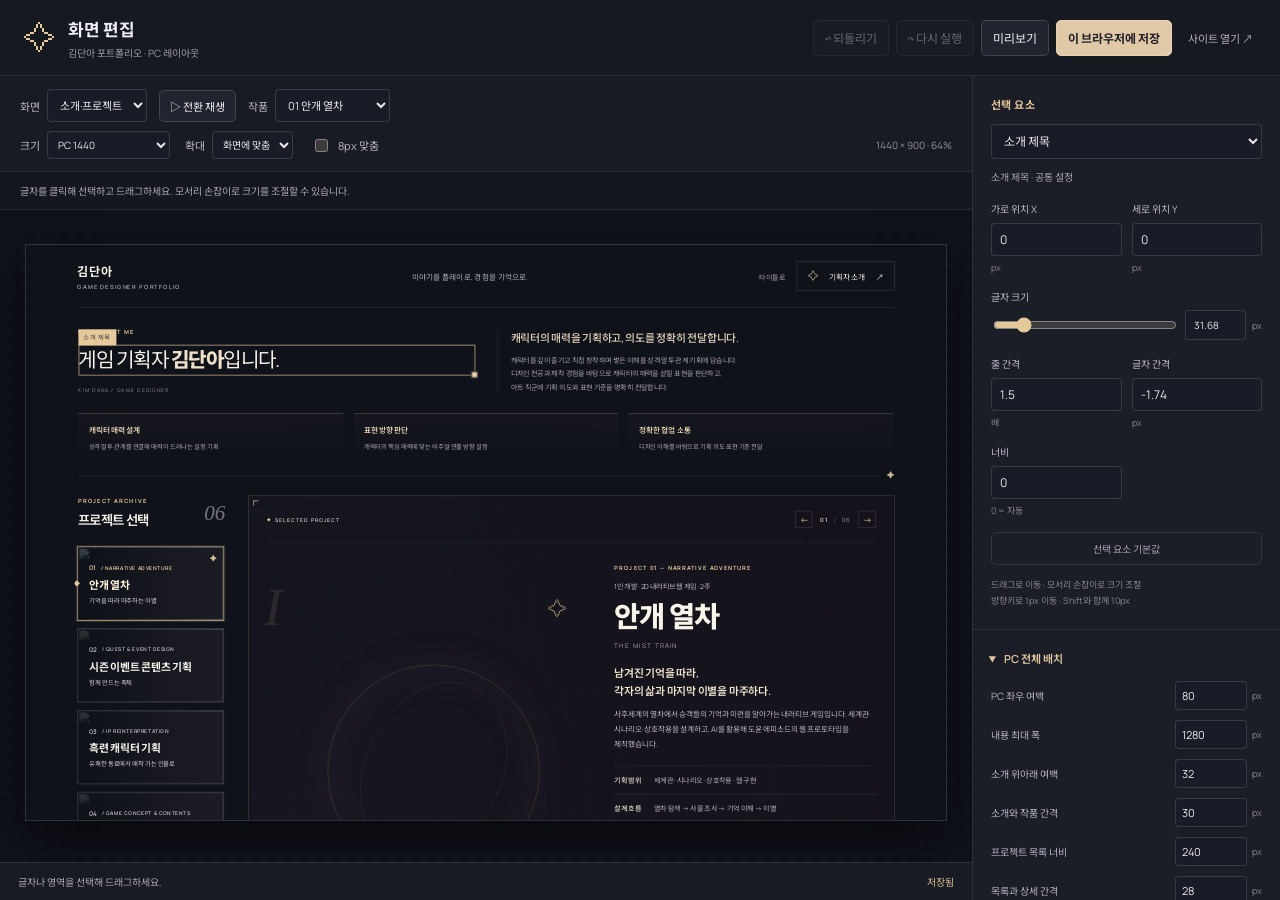
==== editor.html @ e4374554 "Publish project select portfolio website" ====
<!doctype html>
<html lang="ko"><head><meta charset="utf-8"><meta name="viewport" content="width=device-width,initial-scale=1"><meta name="robots" content="noindex,nofollow"><title>김단아 포트폴리오 · 화면 편집</title><link rel="stylesheet" href="editor.css"><script src="layout-core.js" defer></script><script src="editor.js" defer></script></head>
<body>
  <header class="editor-header"><div class="editor-brand"><span aria-hidden="true">✧</span><div><strong>화면 편집</strong><small>김단아 포트폴리오 · PC 레이아웃</small></div></div><div class="editor-actions"><button id="undo" disabled>↶ 되돌리기</button><button id="redo" disabled>↷ 다시 실행</button><button id="preview-toggle" aria-pressed="false">미리보기</button><button id="save-layout" class="primary">이 브라우저에 저장</button><a href="index.html" target="_blank" rel="noopener">사이트 열기 ↗</a></div></header>
  <div class="workbench">
    <section class="canvas-column" aria-label="사이트 편집 화면">
      <div class="canvas-toolbar"><label>화면 <select id="scene-select"><option value="projects">소개·프로젝트</option><option value="start">시작 버튼</option><option value="greeting">인사말</option></select></label><button id="play-intro">▷ 전환 재생</button><label>작품 <select id="project-select"><option value="0">01 안개 열차</option><option value="1">02 시즌 이벤트</option><option value="2">03 흑련</option><option value="3">04 돌아온 미식가</option><option value="4">05 리프</option><option value="5">06 연우</option></select></label></div>
      <div class="canvas-subbar"><div><label>크기 <select id="viewport-select"><option value="1440,900">PC 1440</option><option value="1920,1080">큰 PC 1920</option><option value="1280,800">노트북 1280</option><option value="1024,900">작은 화면 1024</option><option value="390,844">모바일 390 · 미리보기</option></select></label><label>확대 <select id="zoom-select"><option value="fit">화면에 맞춤</option><option value="0.75">75%</option><option value="1">100%</option></select></label></div><label class="snap-label"><input id="snap-grid" type="checkbox"> 8px 맞춤</label><span id="zoom-label"></span></div>
      <p class="canvas-hint" id="canvas-hint">글자를 클릭해 선택하고 드래그하세요. 테두리의 손잡이로 크기를 조절할 수 있습니다.</p>
      <div class="canvas-scroll" id="canvas-scroll"><div class="preview-positioner" id="preview-positioner"><iframe id="editor-preview" title="포트폴리오 화면 미리보기" src="index.html?layoutPreview=1"></iframe></div><p id="loading">미리보기를 불러오는 중입니다…</p></div>
      <div class="editor-status"><output id="editor-status" role="status">저장한 PC 레이아웃을 불러옵니다.</output><span id="dirty-indicator">저장됨</span></div>
    </section>
    <aside class="inspector" aria-label="레이아웃 설정">
      <section class="inspector-section"><p class="section-kicker">선택 요소</p><label class="sr-only" for="element-select">편집할 요소</label><select id="element-select"></select><p class="selection-help" id="selection-help">화면의 글자나 영역을 클릭해 선택하세요.</p><label class="scope-label" id="scope-wrap" hidden>적용 범위 <select id="scope-select"><option value="common">모든 작품에 공통</option><option value="project">현재 작품만</option></select></label><fieldset id="node-fields" disabled>
        <div class="field-pair"><label>가로 위치 X <input id="node-x" data-property="x" type="number" min="-800" max="800" step="1"><span>px</span></label><label>세로 위치 Y <input id="node-y" data-property="y" type="number" min="-800" max="800" step="1"><span>px</span></label></div>
        <label class="font-control">글자 크기 <div><input id="font-slider" aria-label="글자 크기 슬라이더" type="range" min="8" max="180" step="1"><input id="node-fontSize" aria-label="글자 크기 숫자" data-property="fontSize" type="number" min="8" max="180" step="1"><span>px</span></div></label>
        <div class="field-pair"><label>줄 간격 <input id="node-lineHeight" data-property="lineHeight" type="number" min=".6" max="4" step=".05"><span>배</span></label><label>글자 간격 <input id="node-letterSpacing" data-property="letterSpacing" type="number" min="-5" max="30" step=".1"><span>px</span></label></div>
        <div class="field-pair"><label>너비 <input id="node-width" data-property="width" type="number" min="0" max="1800" step="1"><span>0 = 자동</span></label><label id="height-field">높이 <input id="node-height" data-property="height" type="number" min="0" max="1200" step="1"><span>0 = 자동</span></label></div>
      </fieldset><button id="reset-node" class="subtle" disabled>선택 요소 기본값</button><p class="small-help">드래그로 이동 · 모서리 손잡이로 크기 조절<br>방향키로 1px 이동 · Shift와 함께 10px</p></section>
      <section class="inspector-section"><details open><summary>PC 전체 배치</summary><fieldset id="global-fields"></fieldset></details></section>
      <section class="inspector-section file-section"><p class="section-kicker">설정 파일</p><div class="file-buttons"><button id="export-layout">설정 내보내기</button><button id="import-layout">설정 불러오기</button></div><input type="file" id="import-file" accept=".json,application/json" hidden><p class="storage-note">저장한 변경은 <strong>현재 브라우저에만</strong> 보입니다. 다른 PC에서 쓰거나 공개본에 반영하려면 설정 파일을 내보내 보관·전달하세요.</p><button id="reset-all" class="subtle">전체 기본값으로 되돌리기</button></section>
    </aside>
  </div>
</body></html>
---- editor.css ----
@import url('https://fonts.googleapis.com/css2?family=Noto+Sans+KR:wght@400;500;600;700&family=Manrope:wght@400;600;700;800&display=swap');
:root{color-scheme:dark;font-family:'Manrope','Noto Sans KR',sans-serif;--gold:#e4c99b;--line:#ffffff16;--muted:#9c9aa9}*{box-sizing:border-box}body{margin:0;background:#11131a;color:#eeedf3;font-size:12px}button,input,select{font:inherit}button,a{color:inherit}button{cursor:pointer;border:1px solid #ffffff25;background:#22242f;padding:8px 11px;border-radius:5px;white-space:nowrap}button:hover{background:#30323f}button:disabled{opacity:.35;cursor:default}button:focus-visible,input:focus-visible,select:focus-visible,a:focus-visible{outline:2px solid var(--gold);outline-offset:2px}select,input[type=number]{color:#eae7ef;background:#191c26;border:1px solid #ffffff22;border-radius:4px;padding:7px 8px;min-width:0}select{max-width:100%}input:disabled,select:disabled{opacity:.45}input[type=range]{accent-color:var(--gold);min-width:0;cursor:pointer}a{text-decoration:none}.editor-header{height:76px;border-bottom:1px solid var(--line);display:flex;align-items:center;justify-content:space-between;gap:20px;padding:0 24px;background:#171921}.editor-brand{display:flex;align-items:center;gap:12px;flex-shrink:0}.editor-brand>span{font-size:32px;color:var(--gold)}.editor-brand strong{font-size:17px;display:block}.editor-brand small{display:block;color:var(--muted);font-size:10px;margin-top:4px}.editor-actions{display:flex;align-items:center;gap:7px}.editor-actions a{font-size:11px;color:#b4abb3;padding:8px 3px 8px 9px}.primary{background:#dfc9a6;color:#24212b;border-color:#e5d2b2;font-weight:700}.primary:hover{background:#f0dbb8}.workbench{display:grid;grid-template-columns:minmax(0,1fr) 308px;height:calc(100svh - 76px)}.canvas-column{min-width:0;display:flex;flex-direction:column;overflow:hidden}.canvas-toolbar{display:flex;align-items:center;gap:12px;padding:13px 20px 9px;background:#191b24;flex-wrap:wrap}.canvas-toolbar label,.canvas-subbar label{display:flex;align-items:center;gap:7px;color:#b8b4c0;font-size:11px}.canvas-toolbar button{font-size:11px;padding:7px 10px}.canvas-toolbar select{max-width:185px;font-size:11px}.canvas-subbar{display:flex;align-items:center;gap:18px;padding:0 20px 12px;background:#191b24;border-bottom:1px solid var(--line);font-size:10px}.canvas-subbar>div{display:flex;gap:15px}.canvas-subbar select{font-size:10px;padding:5px 6px}.snap-label{white-space:nowrap}.snap-label input{accent-color:var(--gold)}#zoom-label{margin-left:auto;color:#96929e;font-size:10px}.canvas-hint{margin:0;padding:11px 20px;background:#151720;color:#aaa5b3;font-size:10px;border-bottom:1px solid var(--line)}.canvas-scroll{position:relative;flex:1;min-height:0;overflow:auto;background-color:#10121a;background-image:radial-gradient(#ffffff0e 1px,transparent 1px);background-size:16px 16px;overscroll-behavior:contain}.preview-positioner{position:relative;margin:34px auto 60px;box-shadow:0 16px 50px #0008;border:1px solid #ffffff22;background:#10121a;box-sizing:content-box}#editor-preview{position:absolute;top:0;left:0;border:0;transform-origin:top left;display:block;background:#10121a}#loading{position:absolute;top:35%;width:100%;text-align:center;color:#a49aa8;pointer-events:none}.editor-status{height:38px;display:flex;align-items:center;justify-content:space-between;gap:15px;padding:0 18px;background:#191b24;border-top:1px solid var(--line);font-size:10px;color:#aaa3b1;flex-shrink:0}.editor-status output{overflow:hidden;text-overflow:ellipsis;white-space:nowrap}.editor-status .error{color:#e8a6a0}#dirty-indicator{white-space:nowrap;color:#d4bb8d}.inspector{border-left:1px solid var(--line);background:#1b1d27;overflow:auto}.inspector-section{padding:20px 18px;border-bottom:1px solid var(--line)}.section-kicker{color:#e1c797;margin:0 0 12px;font-weight:700;font-size:11px;letter-spacing:.04em}#element-select{width:100%;font-size:12px}.selection-help{font-size:10px;line-height:1.7;color:#a9a2b2;margin:10px 0 15px}.scope-label{display:flex;justify-content:space-between;align-items:center;font-size:10px;color:#b4abba;margin:0 0 14px}.scope-label[hidden]{display:none}.scope-label select{font-size:10px;width:153px}fieldset{border:0;padding:0;margin:0}fieldset:disabled{opacity:.5}.field-pair{display:grid;grid-template-columns:1fr 1fr;gap:10px;margin-bottom:15px}.field-pair label{font-size:10px;color:#bcb6c6}.field-pair input{display:block;width:100%;margin-top:7px;font-size:12px}.field-pair span{display:block;font-size:9px;color:#898291;margin-top:5px}.font-control{display:block;font-size:10px;color:#bcb6c6;margin-bottom:16px}.font-control>div{display:flex;align-items:center;gap:6px;margin-top:6px}.font-control input[type=range]{flex:1;width:100px}.font-control input[type=number]{width:61px}.font-control span{font-size:9px;color:#8c8493}.subtle{width:100%;background:transparent;color:#aaa1b2;border-color:#ffffff1a;font-size:10px}.small-help{font-size:9px;line-height:1.8;color:#888291;margin:12px 0 0}summary{font-size:11px;color:#e0c79f;cursor:pointer;font-weight:600;list-style-position:outside;margin-left:13px}#global-fields{padding-top:15px}.global-field{display:flex;justify-content:space-between;align-items:center;gap:12px;margin-bottom:10px;font-size:10px;color:#b9b2c2}.global-field>div{display:flex;align-items:center;gap:5px}.global-field input{width:72px;padding:6px;font-size:11px}.global-field span{font-size:9px;color:#8f8596}.file-buttons{display:flex;gap:7px}.file-buttons button{flex:1;font-size:10px;padding:9px 5px}.storage-note{font-size:10px;line-height:1.85;color:#aaa1b2;margin:13px 0 17px}.storage-note strong{font-weight:500;color:#dbccad}.sr-only{position:absolute;width:1px;height:1px;padding:0;margin:-1px;overflow:hidden;clip:rect(0,0,0,0);white-space:nowrap;border:0}.mobile-readonly .canvas-hint{color:#dbc398}.mobile-readonly .inspector #node-fields,.mobile-readonly #global-fields{opacity:.35}.previewing #preview-toggle{border-color:var(--gold);color:var(--gold)}
@media(max-width:1080px){.editor-header{height:auto;min-height:76px;padding:15px 18px;flex-wrap:wrap;gap:12px}.editor-actions{flex-wrap:wrap}.editor-actions button{font-size:10px}.workbench{height:calc(100svh - 110px);grid-template-columns:minmax(0,1fr) 286px}.canvas-toolbar,.canvas-subbar{padding-left:13px;padding-right:13px;gap:9px}.canvas-toolbar select{max-width:158px}.canvas-subbar{flex-wrap:wrap}.canvas-subbar>div{gap:8px}}
@media(max-width:700px){.editor-header{padding:13px}.editor-actions a{display:none}.workbench{display:flex;flex-direction:column;height:auto}.canvas-column{height:650px}.inspector{border-left:0;border-top:1px solid var(--line);max-height:none}.canvas-hint{font-size:9px;padding:9px 13px}.editor-status{font-size:9px}.editor-brand strong{font-size:15px}.editor-brand>span{font-size:25px}.preview-positioner{margin-top:22px;margin-bottom:30px}}
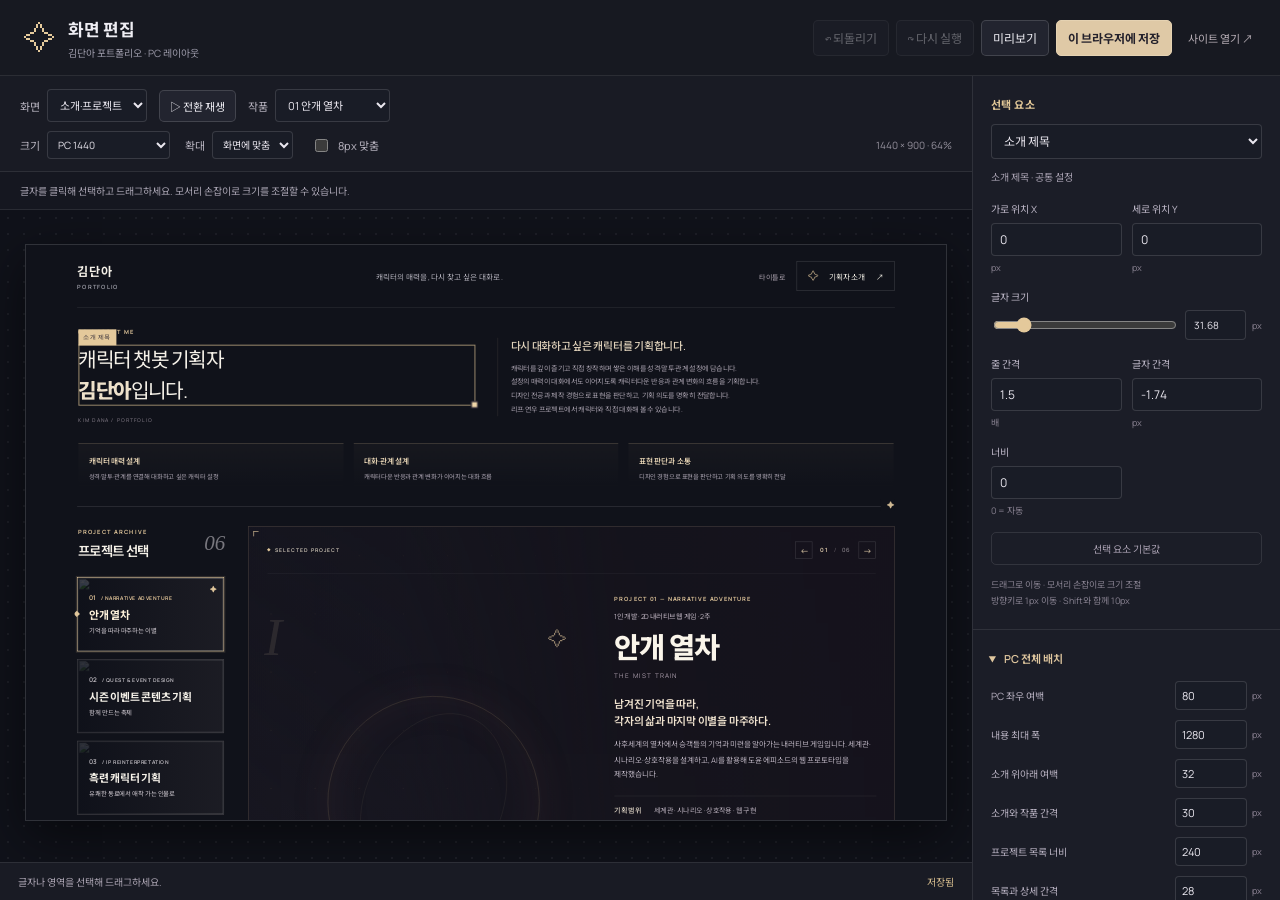
==== commit b0952ba7: "Introduce character chatbot planning portfolio" ====
--- a/editor.html
+++ b/editor.html
@@ -1,5 +1,5 @@
 <!doctype html>
-<html lang="ko"><head><meta charset="utf-8"><meta name="viewport" content="width=device-width,initial-scale=1"><meta name="robots" content="noindex,nofollow"><title>김단아 포트폴리오 · 화면 편집</title><link rel="stylesheet" href="editor.css"><script src="layout-core.js" defer></script><script src="editor.js" defer></script></head>
+<html lang="ko"><head><meta charset="utf-8"><meta name="viewport" content="width=device-width,initial-scale=1"><meta name="robots" content="noindex,nofollow"><title>김단아 포트폴리오 · 화면 편집</title><link rel="stylesheet" href="editor.css"><script src="layout-core.js?v=20261031-r146" defer></script><script src="editor.js" defer></script></head>
 <body>
   <header class="editor-header"><div class="editor-brand"><span aria-hidden="true">✧</span><div><strong>화면 편집</strong><small>김단아 포트폴리오 · PC 레이아웃</small></div></div><div class="editor-actions"><button id="undo" disabled>↶ 되돌리기</button><button id="redo" disabled>↷ 다시 실행</button><button id="preview-toggle" aria-pressed="false">미리보기</button><button id="save-layout" class="primary">이 브라우저에 저장</button><a href="index.html" target="_blank" rel="noopener">사이트 열기 ↗</a></div></header>
   <div class="workbench">
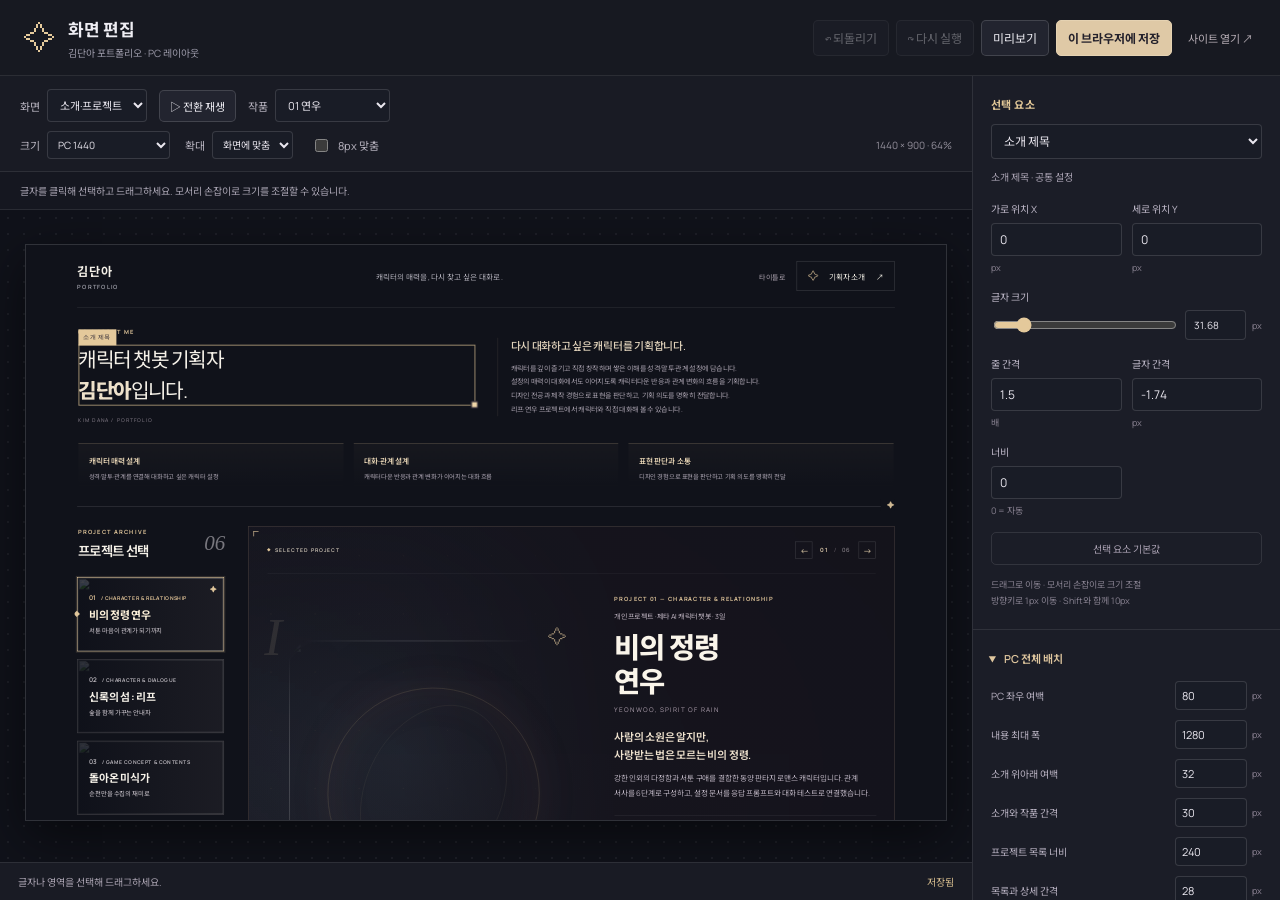
==== commit e4bf90e3: "Reverse project order for chatbot portfolio" ====
--- a/editor.html
+++ b/editor.html
@@ -1,10 +1,10 @@
 <!doctype html>
-<html lang="ko"><head><meta charset="utf-8"><meta name="viewport" content="width=device-width,initial-scale=1"><meta name="robots" content="noindex,nofollow"><title>김단아 포트폴리오 · 화면 편집</title><link rel="stylesheet" href="editor.css"><script src="layout-core.js?v=20261031-r146" defer></script><script src="editor.js" defer></script></head>
+<html lang="ko"><head><meta charset="utf-8"><meta name="viewport" content="width=device-width,initial-scale=1"><meta name="robots" content="noindex,nofollow"><title>김단아 포트폴리오 · 화면 편집</title><link rel="stylesheet" href="editor.css"><script src="layout-core.js?v=20261031-r147" defer></script><script src="editor.js" defer></script></head>
 <body>
   <header class="editor-header"><div class="editor-brand"><span aria-hidden="true">✧</span><div><strong>화면 편집</strong><small>김단아 포트폴리오 · PC 레이아웃</small></div></div><div class="editor-actions"><button id="undo" disabled>↶ 되돌리기</button><button id="redo" disabled>↷ 다시 실행</button><button id="preview-toggle" aria-pressed="false">미리보기</button><button id="save-layout" class="primary">이 브라우저에 저장</button><a href="index.html" target="_blank" rel="noopener">사이트 열기 ↗</a></div></header>
   <div class="workbench">
     <section class="canvas-column" aria-label="사이트 편집 화면">
-      <div class="canvas-toolbar"><label>화면 <select id="scene-select"><option value="projects">소개·프로젝트</option><option value="start">시작 버튼</option><option value="greeting">인사말</option></select></label><button id="play-intro">▷ 전환 재생</button><label>작품 <select id="project-select"><option value="0">01 안개 열차</option><option value="1">02 시즌 이벤트</option><option value="2">03 흑련</option><option value="3">04 돌아온 미식가</option><option value="4">05 리프</option><option value="5">06 연우</option></select></label></div>
+      <div class="canvas-toolbar"><label>화면 <select id="scene-select"><option value="projects">소개·프로젝트</option><option value="start">시작 버튼</option><option value="greeting">인사말</option></select></label><button id="play-intro">▷ 전환 재생</button><label>작품 <select id="project-select"><option value="0">01 연우</option><option value="1">02 리프</option><option value="2">03 돌아온 미식가</option><option value="3">04 흑련</option><option value="4">05 시즌 이벤트</option><option value="5">06 안개 열차</option></select></label></div>
       <div class="canvas-subbar"><div><label>크기 <select id="viewport-select"><option value="1440,900">PC 1440</option><option value="1920,1080">큰 PC 1920</option><option value="1280,800">노트북 1280</option><option value="1024,900">작은 화면 1024</option><option value="390,844">모바일 390 · 미리보기</option></select></label><label>확대 <select id="zoom-select"><option value="fit">화면에 맞춤</option><option value="0.75">75%</option><option value="1">100%</option></select></label></div><label class="snap-label"><input id="snap-grid" type="checkbox"> 8px 맞춤</label><span id="zoom-label"></span></div>
       <p class="canvas-hint" id="canvas-hint">글자를 클릭해 선택하고 드래그하세요. 테두리의 손잡이로 크기를 조절할 수 있습니다.</p>
       <div class="canvas-scroll" id="canvas-scroll"><div class="preview-positioner" id="preview-positioner"><iframe id="editor-preview" title="포트폴리오 화면 미리보기" src="index.html?layoutPreview=1"></iframe></div><p id="loading">미리보기를 불러오는 중입니다…</p></div>
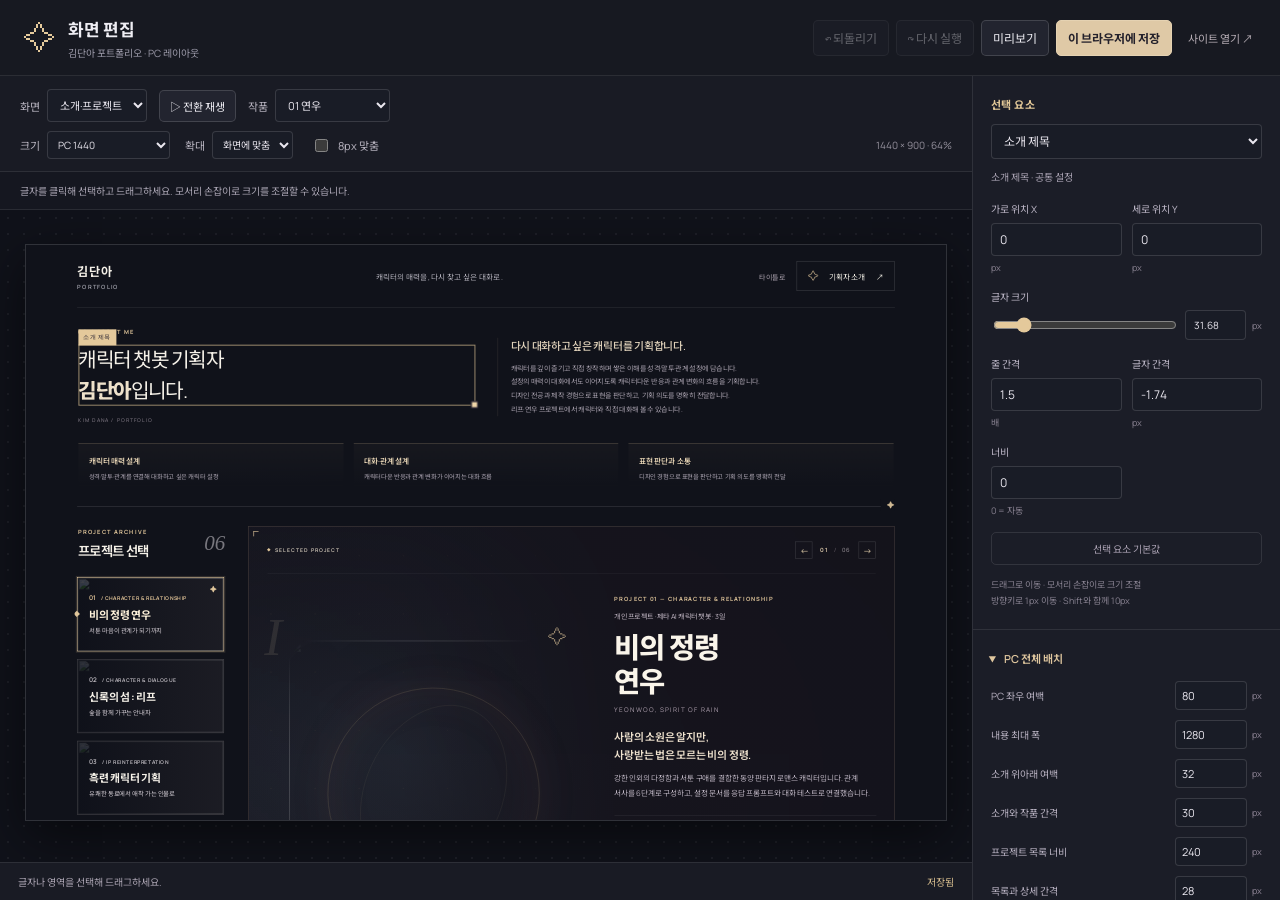
==== commit 96ce2ba7: "Place Heukryeon before Returned Gourmet" ====
--- a/editor.html
+++ b/editor.html
@@ -1,10 +1,10 @@
 <!doctype html>
-<html lang="ko"><head><meta charset="utf-8"><meta name="viewport" content="width=device-width,initial-scale=1"><meta name="robots" content="noindex,nofollow"><title>김단아 포트폴리오 · 화면 편집</title><link rel="stylesheet" href="editor.css"><script src="layout-core.js?v=20261031-r147" defer></script><script src="editor.js" defer></script></head>
+<html lang="ko"><head><meta charset="utf-8"><meta name="viewport" content="width=device-width,initial-scale=1"><meta name="robots" content="noindex,nofollow"><title>김단아 포트폴리오 · 화면 편집</title><link rel="stylesheet" href="editor.css"><script src="layout-core.js?v=20261031-r148" defer></script><script src="editor.js" defer></script></head>
 <body>
   <header class="editor-header"><div class="editor-brand"><span aria-hidden="true">✧</span><div><strong>화면 편집</strong><small>김단아 포트폴리오 · PC 레이아웃</small></div></div><div class="editor-actions"><button id="undo" disabled>↶ 되돌리기</button><button id="redo" disabled>↷ 다시 실행</button><button id="preview-toggle" aria-pressed="false">미리보기</button><button id="save-layout" class="primary">이 브라우저에 저장</button><a href="index.html" target="_blank" rel="noopener">사이트 열기 ↗</a></div></header>
   <div class="workbench">
     <section class="canvas-column" aria-label="사이트 편집 화면">
-      <div class="canvas-toolbar"><label>화면 <select id="scene-select"><option value="projects">소개·프로젝트</option><option value="start">시작 버튼</option><option value="greeting">인사말</option></select></label><button id="play-intro">▷ 전환 재생</button><label>작품 <select id="project-select"><option value="0">01 연우</option><option value="1">02 리프</option><option value="2">03 돌아온 미식가</option><option value="3">04 흑련</option><option value="4">05 시즌 이벤트</option><option value="5">06 안개 열차</option></select></label></div>
+      <div class="canvas-toolbar"><label>화면 <select id="scene-select"><option value="projects">소개·프로젝트</option><option value="start">시작 버튼</option><option value="greeting">인사말</option></select></label><button id="play-intro">▷ 전환 재생</button><label>작품 <select id="project-select"><option value="0">01 연우</option><option value="1">02 리프</option><option value="2">03 흑련</option><option value="3">04 돌아온 미식가</option><option value="4">05 시즌 이벤트</option><option value="5">06 안개 열차</option></select></label></div>
       <div class="canvas-subbar"><div><label>크기 <select id="viewport-select"><option value="1440,900">PC 1440</option><option value="1920,1080">큰 PC 1920</option><option value="1280,800">노트북 1280</option><option value="1024,900">작은 화면 1024</option><option value="390,844">모바일 390 · 미리보기</option></select></label><label>확대 <select id="zoom-select"><option value="fit">화면에 맞춤</option><option value="0.75">75%</option><option value="1">100%</option></select></label></div><label class="snap-label"><input id="snap-grid" type="checkbox"> 8px 맞춤</label><span id="zoom-label"></span></div>
       <p class="canvas-hint" id="canvas-hint">글자를 클릭해 선택하고 드래그하세요. 테두리의 손잡이로 크기를 조절할 수 있습니다.</p>
       <div class="canvas-scroll" id="canvas-scroll"><div class="preview-positioner" id="preview-positioner"><iframe id="editor-preview" title="포트폴리오 화면 미리보기" src="index.html?layoutPreview=1"></iframe></div><p id="loading">미리보기를 불러오는 중입니다…</p></div>
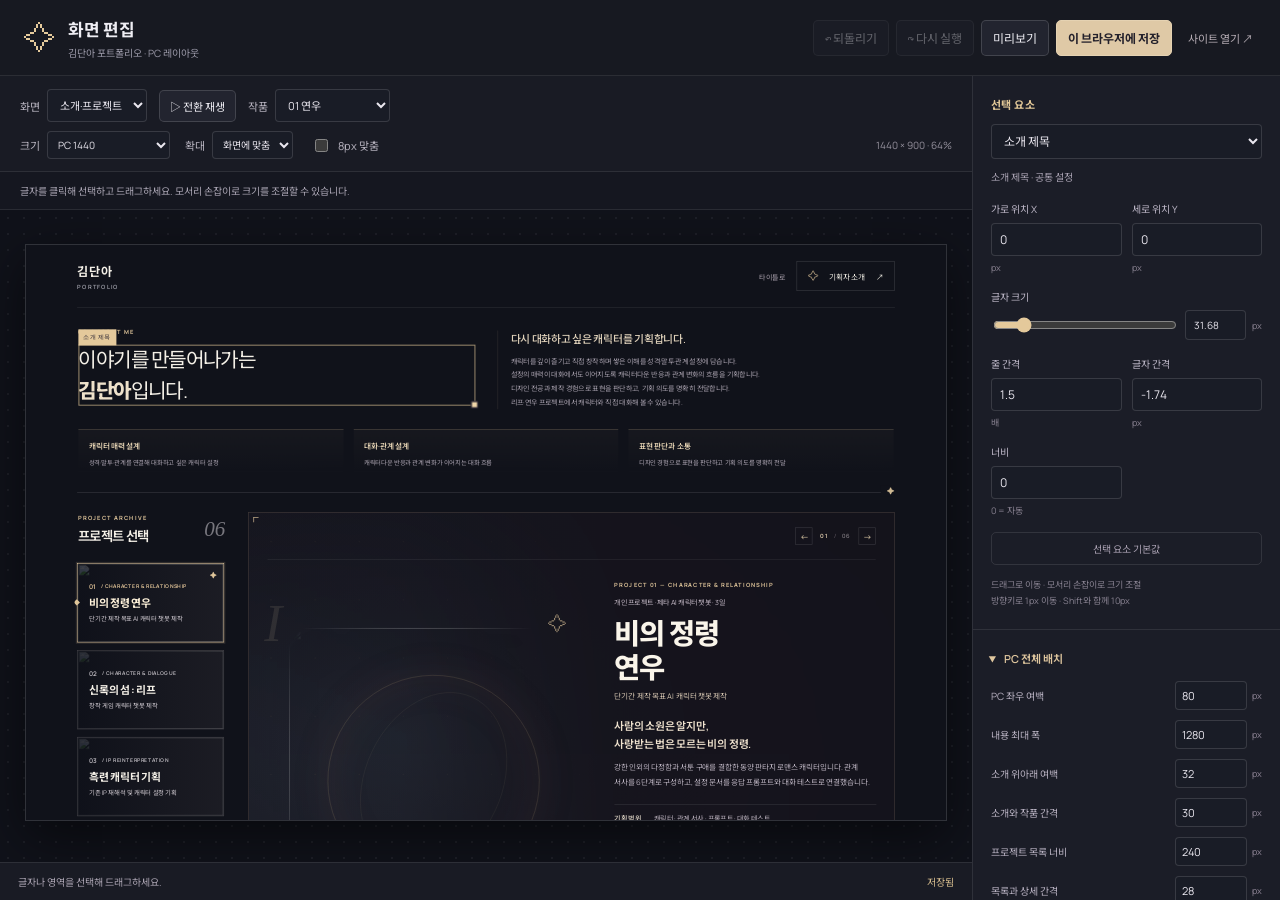
==== commit 612857e2: "Simplify portfolio labels and enable gallery drag scrolling" ====
--- a/editor.html
+++ b/editor.html
@@ -1,24 +1,24 @@
-<!doctype html>
-<html lang="ko"><head><meta charset="utf-8"><meta name="viewport" content="width=device-width,initial-scale=1"><meta name="robots" content="noindex,nofollow"><title>김단아 포트폴리오 · 화면 편집</title><link rel="stylesheet" href="editor.css"><script src="layout-core.js?v=20261031-r148" defer></script><script src="editor.js" defer></script></head>
-<body>
-  <header class="editor-header"><div class="editor-brand"><span aria-hidden="true">✧</span><div><strong>화면 편집</strong><small>김단아 포트폴리오 · PC 레이아웃</small></div></div><div class="editor-actions"><button id="undo" disabled>↶ 되돌리기</button><button id="redo" disabled>↷ 다시 실행</button><button id="preview-toggle" aria-pressed="false">미리보기</button><button id="save-layout" class="primary">이 브라우저에 저장</button><a href="index.html" target="_blank" rel="noopener">사이트 열기 ↗</a></div></header>
-  <div class="workbench">
-    <section class="canvas-column" aria-label="사이트 편집 화면">
-      <div class="canvas-toolbar"><label>화면 <select id="scene-select"><option value="projects">소개·프로젝트</option><option value="start">시작 버튼</option><option value="greeting">인사말</option></select></label><button id="play-intro">▷ 전환 재생</button><label>작품 <select id="project-select"><option value="0">01 연우</option><option value="1">02 리프</option><option value="2">03 흑련</option><option value="3">04 돌아온 미식가</option><option value="4">05 시즌 이벤트</option><option value="5">06 안개 열차</option></select></label></div>
-      <div class="canvas-subbar"><div><label>크기 <select id="viewport-select"><option value="1440,900">PC 1440</option><option value="1920,1080">큰 PC 1920</option><option value="1280,800">노트북 1280</option><option value="1024,900">작은 화면 1024</option><option value="390,844">모바일 390 · 미리보기</option></select></label><label>확대 <select id="zoom-select"><option value="fit">화면에 맞춤</option><option value="0.75">75%</option><option value="1">100%</option></select></label></div><label class="snap-label"><input id="snap-grid" type="checkbox"> 8px 맞춤</label><span id="zoom-label"></span></div>
-      <p class="canvas-hint" id="canvas-hint">글자를 클릭해 선택하고 드래그하세요. 테두리의 손잡이로 크기를 조절할 수 있습니다.</p>
-      <div class="canvas-scroll" id="canvas-scroll"><div class="preview-positioner" id="preview-positioner"><iframe id="editor-preview" title="포트폴리오 화면 미리보기" src="index.html?layoutPreview=1"></iframe></div><p id="loading">미리보기를 불러오는 중입니다…</p></div>
-      <div class="editor-status"><output id="editor-status" role="status">저장한 PC 레이아웃을 불러옵니다.</output><span id="dirty-indicator">저장됨</span></div>
-    </section>
-    <aside class="inspector" aria-label="레이아웃 설정">
-      <section class="inspector-section"><p class="section-kicker">선택 요소</p><label class="sr-only" for="element-select">편집할 요소</label><select id="element-select"></select><p class="selection-help" id="selection-help">화면의 글자나 영역을 클릭해 선택하세요.</p><label class="scope-label" id="scope-wrap" hidden>적용 범위 <select id="scope-select"><option value="common">모든 작품에 공통</option><option value="project">현재 작품만</option></select></label><fieldset id="node-fields" disabled>
-        <div class="field-pair"><label>가로 위치 X <input id="node-x" data-property="x" type="number" min="-800" max="800" step="1"><span>px</span></label><label>세로 위치 Y <input id="node-y" data-property="y" type="number" min="-800" max="800" step="1"><span>px</span></label></div>
-        <label class="font-control">글자 크기 <div><input id="font-slider" aria-label="글자 크기 슬라이더" type="range" min="8" max="180" step="1"><input id="node-fontSize" aria-label="글자 크기 숫자" data-property="fontSize" type="number" min="8" max="180" step="1"><span>px</span></div></label>
-        <div class="field-pair"><label>줄 간격 <input id="node-lineHeight" data-property="lineHeight" type="number" min=".6" max="4" step=".05"><span>배</span></label><label>글자 간격 <input id="node-letterSpacing" data-property="letterSpacing" type="number" min="-5" max="30" step=".1"><span>px</span></label></div>
-        <div class="field-pair"><label>너비 <input id="node-width" data-property="width" type="number" min="0" max="1800" step="1"><span>0 = 자동</span></label><label id="height-field">높이 <input id="node-height" data-property="height" type="number" min="0" max="1200" step="1"><span>0 = 자동</span></label></div>
-      </fieldset><button id="reset-node" class="subtle" disabled>선택 요소 기본값</button><p class="small-help">드래그로 이동 · 모서리 손잡이로 크기 조절<br>방향키로 1px 이동 · Shift와 함께 10px</p></section>
-      <section class="inspector-section"><details open><summary>PC 전체 배치</summary><fieldset id="global-fields"></fieldset></details></section>
-      <section class="inspector-section file-section"><p class="section-kicker">설정 파일</p><div class="file-buttons"><button id="export-layout">설정 내보내기</button><button id="import-layout">설정 불러오기</button></div><input type="file" id="import-file" accept=".json,application/json" hidden><p class="storage-note">저장한 변경은 <strong>현재 브라우저에만</strong> 보입니다. 다른 PC에서 쓰거나 공개본에 반영하려면 설정 파일을 내보내 보관·전달하세요.</p><button id="reset-all" class="subtle">전체 기본값으로 되돌리기</button></section>
-    </aside>
-  </div>
-</body></html>
+<!doctype html>
+<html lang="ko"><head><meta charset="utf-8"><meta name="viewport" content="width=device-width,initial-scale=1"><meta name="robots" content="noindex,nofollow"><title>김단아 포트폴리오 · 화면 편집</title><link rel="stylesheet" href="editor.css"><script src="layout-core.js?v=20261101-r149" defer></script><script src="editor.js" defer></script></head>
+<body>
+  <header class="editor-header"><div class="editor-brand"><span aria-hidden="true">✧</span><div><strong>화면 편집</strong><small>김단아 포트폴리오 · PC 레이아웃</small></div></div><div class="editor-actions"><button id="undo" disabled>↶ 되돌리기</button><button id="redo" disabled>↷ 다시 실행</button><button id="preview-toggle" aria-pressed="false">미리보기</button><button id="save-layout" class="primary">이 브라우저에 저장</button><a href="index.html" target="_blank" rel="noopener">사이트 열기 ↗</a></div></header>
+  <div class="workbench">
+    <section class="canvas-column" aria-label="사이트 편집 화면">
+      <div class="canvas-toolbar"><label>화면 <select id="scene-select"><option value="projects">소개·프로젝트</option><option value="start">시작 버튼</option><option value="greeting">인사말</option></select></label><button id="play-intro">▷ 전환 재생</button><label>작품 <select id="project-select"><option value="0">01 연우</option><option value="1">02 리프</option><option value="2">03 흑련</option><option value="3">04 돌아온 미식가</option><option value="4">05 시즌 이벤트</option><option value="5">06 안개 열차</option></select></label></div>
+      <div class="canvas-subbar"><div><label>크기 <select id="viewport-select"><option value="1440,900">PC 1440</option><option value="1920,1080">큰 PC 1920</option><option value="1280,800">노트북 1280</option><option value="1024,900">작은 화면 1024</option><option value="390,844">모바일 390 · 미리보기</option></select></label><label>확대 <select id="zoom-select"><option value="fit">화면에 맞춤</option><option value="0.75">75%</option><option value="1">100%</option></select></label></div><label class="snap-label"><input id="snap-grid" type="checkbox"> 8px 맞춤</label><span id="zoom-label"></span></div>
+      <p class="canvas-hint" id="canvas-hint">글자를 클릭해 선택하고 드래그하세요. 테두리의 손잡이로 크기를 조절할 수 있습니다.</p>
+      <div class="canvas-scroll" id="canvas-scroll"><div class="preview-positioner" id="preview-positioner"><iframe id="editor-preview" title="포트폴리오 화면 미리보기" src="index.html?layoutPreview=1"></iframe></div><p id="loading">미리보기를 불러오는 중입니다…</p></div>
+      <div class="editor-status"><output id="editor-status" role="status">저장한 PC 레이아웃을 불러옵니다.</output><span id="dirty-indicator">저장됨</span></div>
+    </section>
+    <aside class="inspector" aria-label="레이아웃 설정">
+      <section class="inspector-section"><p class="section-kicker">선택 요소</p><label class="sr-only" for="element-select">편집할 요소</label><select id="element-select"></select><p class="selection-help" id="selection-help">화면의 글자나 영역을 클릭해 선택하세요.</p><label class="scope-label" id="scope-wrap" hidden>적용 범위 <select id="scope-select"><option value="common">모든 작품에 공통</option><option value="project">현재 작품만</option></select></label><fieldset id="node-fields" disabled>
+        <div class="field-pair"><label>가로 위치 X <input id="node-x" data-property="x" type="number" min="-800" max="800" step="1"><span>px</span></label><label>세로 위치 Y <input id="node-y" data-property="y" type="number" min="-800" max="800" step="1"><span>px</span></label></div>
+        <label class="font-control">글자 크기 <div><input id="font-slider" aria-label="글자 크기 슬라이더" type="range" min="8" max="180" step="1"><input id="node-fontSize" aria-label="글자 크기 숫자" data-property="fontSize" type="number" min="8" max="180" step="1"><span>px</span></div></label>
+        <div class="field-pair"><label>줄 간격 <input id="node-lineHeight" data-property="lineHeight" type="number" min=".6" max="4" step=".05"><span>배</span></label><label>글자 간격 <input id="node-letterSpacing" data-property="letterSpacing" type="number" min="-5" max="30" step=".1"><span>px</span></label></div>
+        <div class="field-pair"><label>너비 <input id="node-width" data-property="width" type="number" min="0" max="1800" step="1"><span>0 = 자동</span></label><label id="height-field">높이 <input id="node-height" data-property="height" type="number" min="0" max="1200" step="1"><span>0 = 자동</span></label></div>
+      </fieldset><button id="reset-node" class="subtle" disabled>선택 요소 기본값</button><p class="small-help">드래그로 이동 · 모서리 손잡이로 크기 조절<br>방향키로 1px 이동 · Shift와 함께 10px</p></section>
+      <section class="inspector-section"><details open><summary>PC 전체 배치</summary><fieldset id="global-fields"></fieldset></details></section>
+      <section class="inspector-section file-section"><p class="section-kicker">설정 파일</p><div class="file-buttons"><button id="export-layout">설정 내보내기</button><button id="import-layout">설정 불러오기</button></div><input type="file" id="import-file" accept=".json,application/json" hidden><p class="storage-note">저장한 변경은 <strong>현재 브라우저에만</strong> 보입니다. 다른 PC에서 쓰거나 공개본에 반영하려면 설정 파일을 내보내 보관·전달하세요.</p><button id="reset-all" class="subtle">전체 기본값으로 되돌리기</button></section>
+    </aside>
+  </div>
+</body></html>
